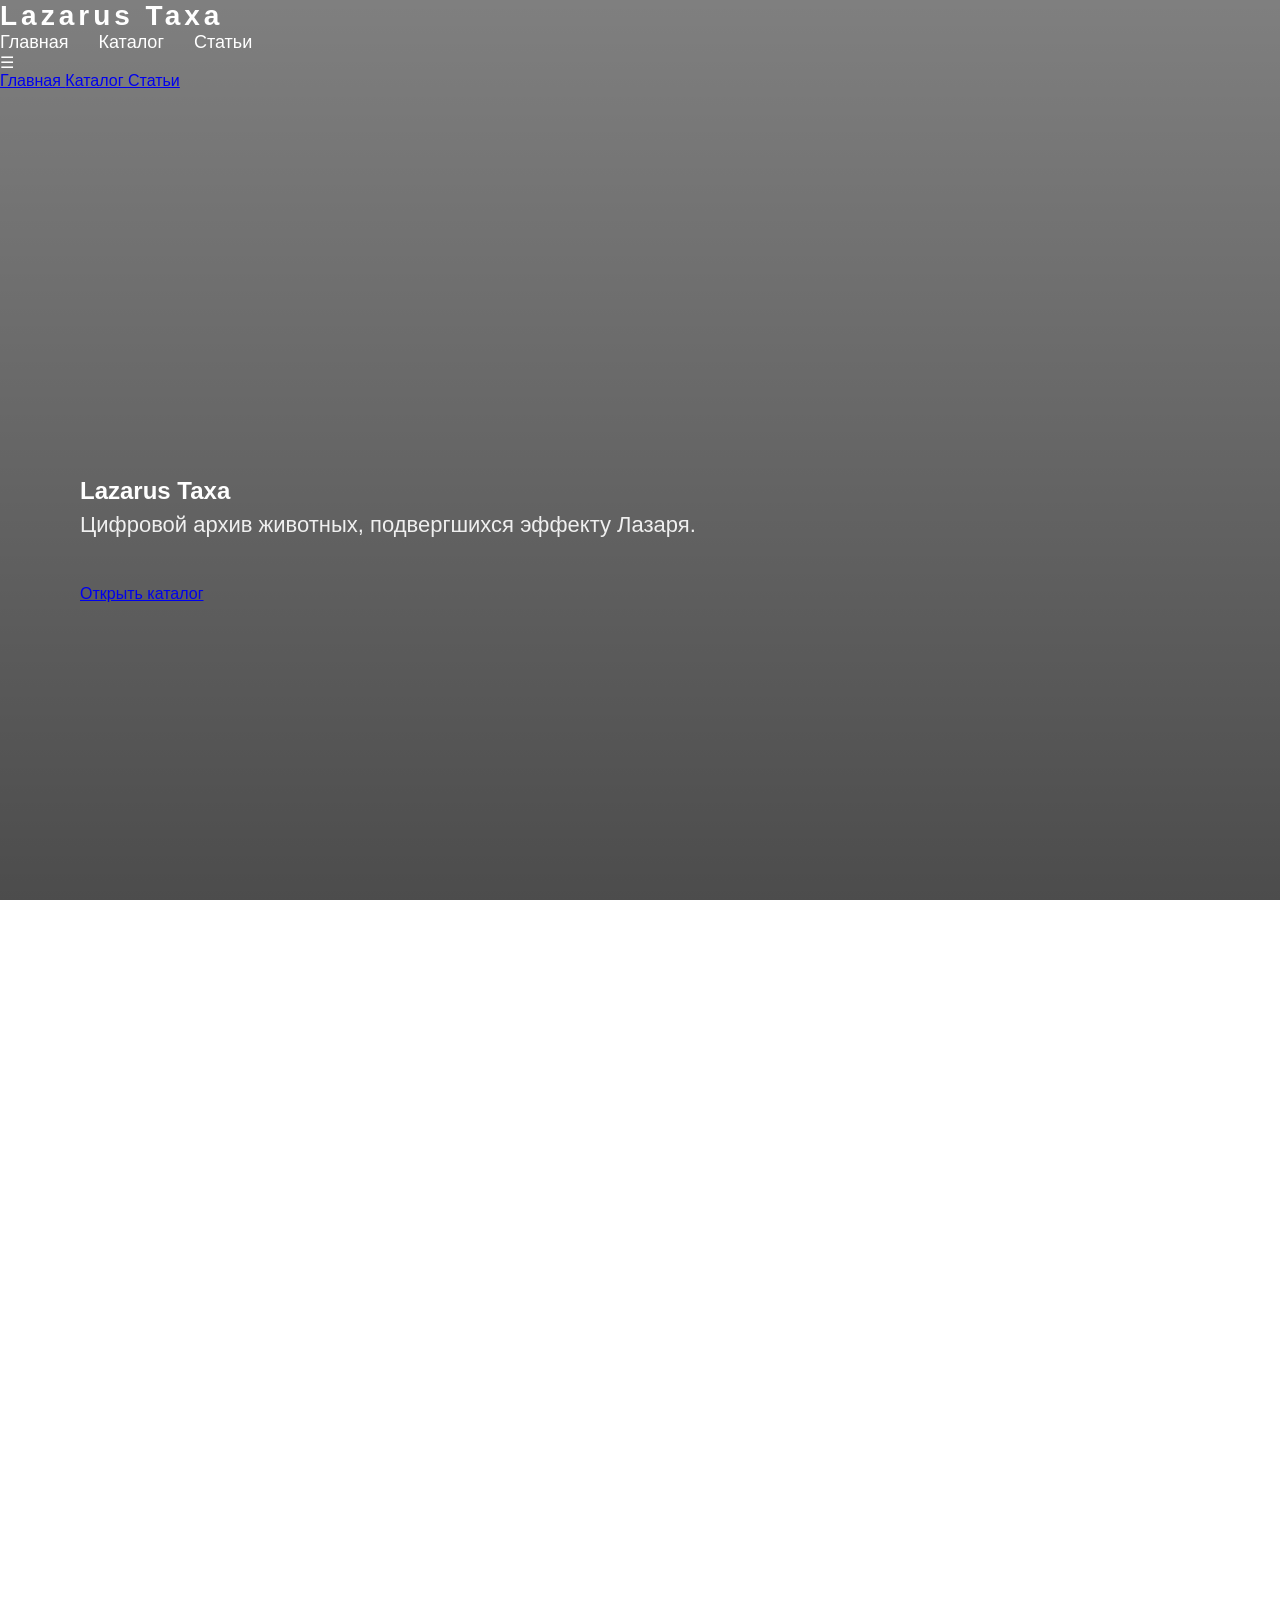
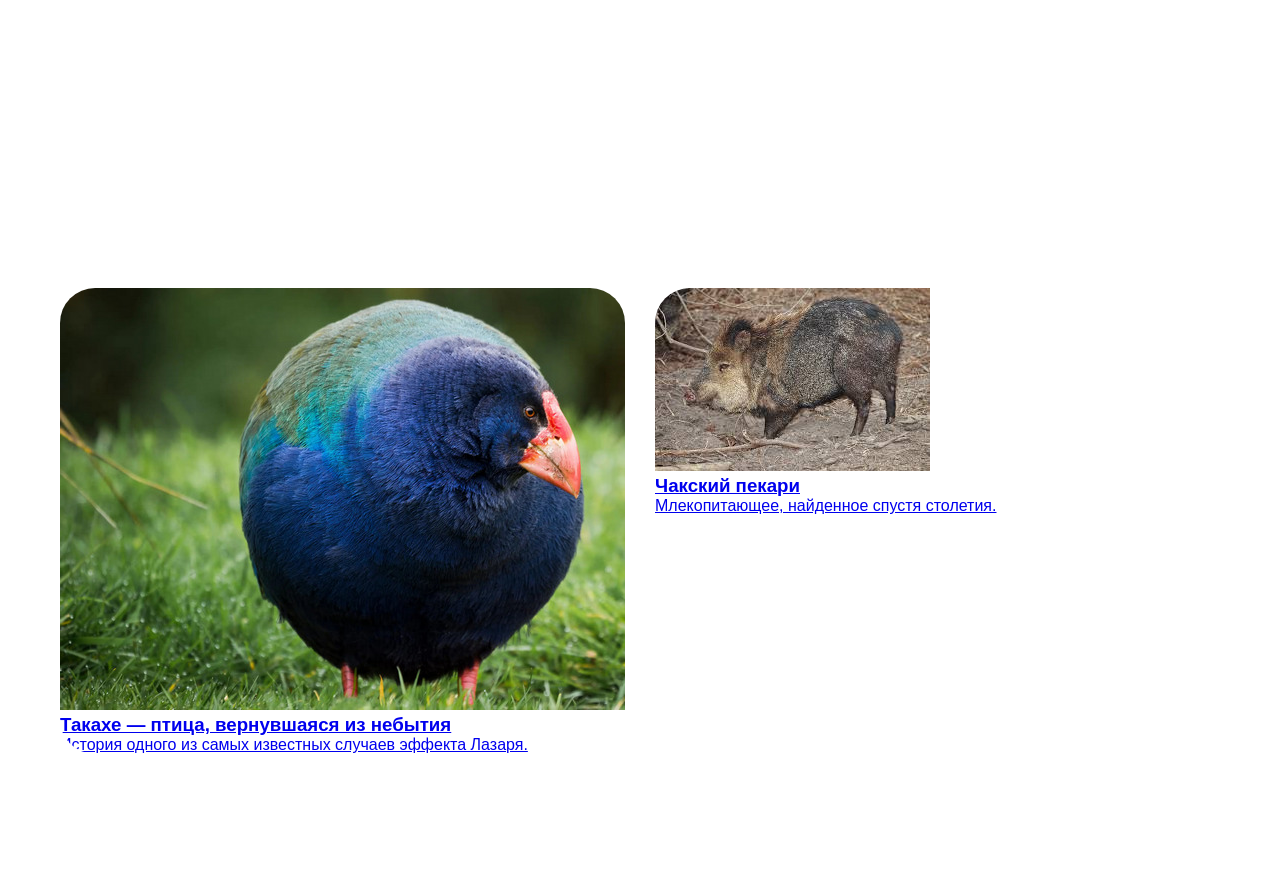
==== index.html @ ab9eba4f "Add files via upload" ====
<!DOCTYPE html>
<html lang="ru">

<head>

  <meta charset="UTF-8">

  <meta
    name="viewport"
    content="width=device-width, initial-scale=1.0"
  >

  <title>Lazarus Taxa</title>

  <link rel="stylesheet" href="style.css">

</head>

<body>

  <!-- HEADER -->

  <header>

    <h1 class="logo">
      Lazarus Taxa
    </h1>

    <nav>

      <a href="index.html">
        Главная
      </a>

      <a href="catalog.html">
        Каталог
      </a>

      <a href="#articles">
        Статьи
      </a>

    </nav>

    <!-- BURGER -->

    <div class="burger" id="burger">
      ☰
    </div>

  </header>

  <!-- MOBILE MENU -->

  <div class="mobile-menu" id="mobileMenu">

    <a href="index.html">
      Главная
    </a>

    <a href="catalog.html">
      Каталог
    </a>

    <a href="#articles">
      Статьи
    </a>

  </div>

  <!-- HERO -->

  <section class="hero">

    <div class="hero-content">

      <h2>
        Lazarus Taxa
      </h2>

      <p>
        Цифровой архив животных,
        подвергшихся эффекту Лазаря.
      </p>

      <a href="catalog.html" class="hero-button">
        Открыть каталог
      </a>

    </div>

  </section>

  <!-- FEATURES -->

  <section class="features">

    <div class="feature-card">
      <h3>Каталог видов</h3>
      <p>Архив животных, считавшихся вымершими.</p>
    </div>

    <div class="feature-card">
      <h3>Научные статьи</h3>
      <p>Истории повторного обнаружения видов.</p>
    </div>

    <div class="feature-card">
      <h3>Эффект Лазаря</h3>
      <p>Исследование редких случаев возвращения видов.</p>
    </div>

  </section>

  <!-- ARTICLES -->

  <section class="articles" id="articles">

    <h2 class="section-title">
      Последние статьи
    </h2>

    <div class="articles-grid">

      <a href="article.html" class="article-card">

        <img src="images/takahe.jpg" alt="">

        <div class="article-card-content">

          <h3>
            Такахе — птица,
            вернувшаяся из небытия
          </h3>

          <p>
            История одного из самых известных
            случаев эффекта Лазаря.
          </p>

        </div>

      </a>

      <a href="article.html" class="article-card">

        <img src="images/peccary.jpg" alt="">

        <div class="article-card-content">

          <h3>
            Чакский пекари
          </h3>

          <p>
            Млекопитающее, найденное спустя столетия.
          </p>

        </div>

      </a>

    </div>

  </section>

  <!-- FOOTER -->

  <footer>

    <p>
      Lazarus Taxa © 2025
    </p>

  </footer>

  <script src="script.js"></script>

</body>
</html>
---- style.css ----
* {
  margin: 0;
  padding: 0;
  box-sizing: border-box;
}

body {
  font-family: Arial, sans-serif;
  background:
    linear-gradient(
      rgba(0,0,0,0.5),
      rgba(0,0,0,0.7)
    ),
    url("images/bg.jpg");

  background-size: cover;
  background-position: center;
  background-attachment: fixed;

  color: white;
  min-height: 100vh;
}

/* HEADER */

.header {
  position: fixed;
  top: 0;
  width: 100%;
  padding: 25px 60px;

  display: flex;
  justify-content: space-between;
  align-items: center;

  background: rgba(0,0,0,0.35);
  backdrop-filter: blur(10px);

  z-index: 1000;
}

.logo {
  font-size: 28px;
  font-weight: bold;
  letter-spacing: 4px;
}

nav {
  display: flex;
  gap: 30px;
}

nav a {
  color: white;
  text-decoration: none;
  font-size: 18px;
  transition: 0.3s;
}

nav a:hover {
  opacity: 0.7;
}

/* HERO */

.hero {
  height: 100vh;

  display: flex;
  align-items: center;
  padding: 0 80px;
}

.hero-content {
  max-width: 750px;
}

.hero-subtitle {
  font-size: 20px;
  letter-spacing: 4px;
  margin-bottom: 20px;
  opacity: 0.8;
}

.hero h1 {
  font-size: 90px;
  line-height: 1;
  margin-bottom: 30px;
}

.hero p {
  font-size: 22px;
  line-height: 1.8;
  margin-bottom: 40px;
  opacity: 0.9;
}

.hero-btn {
  display: inline-block;
  padding: 18px 36px;

  background: #d8b08c;
  color: black;

  text-decoration: none;
  border-radius: 14px;

  font-size: 18px;
  font-weight: bold;

  transition: 0.3s;
}

.hero-btn:hover {
  transform: translateY(-5px);
}

/* FEATURES */

.features {
  padding: 100px 60px;
}

.section-title {
  font-size: 52px;
  margin-bottom: 50px;
  text-align: center;
}

.features-grid {
  display: grid;
  grid-template-columns: repeat(auto-fit,minmax(300px,1fr));
  gap: 30px;
}

.feature-card {
  background: rgba(255,255,255,0.1);
  backdrop-filter: blur(10px);

  padding: 40px;
  border-radius: 30px;

  transition: 0.3s;
}

.feature-card:hover {
  transform: translateY(-10px);
}

.feature-card h3 {
  font-size: 30px;
  margin-bottom: 20px;
}

.feature-card p {
  line-height: 1.8;
  opacity: 0.9;
}

/* ARTICLES */

.articles {
  padding: 100px 60px;
}

.articles-grid {
  display: grid;
  grid-template-columns: repeat(auto-fit,minmax(350px,1fr));
  gap: 30px;
}

.article-preview {
  background: rgba(255,255,255,0.1);
  border-radius: 30px;
  overflow: hidden;

  text-decoration: none;
  color: white;

  transition: 0.3s;
}

.article-preview:hover {
  transform: translateY(-10px);
}

.article-preview img {
  width: 100%;
  height: 260px;
  object-fit: cover;
}

.article-preview-content {
  padding: 25px;
}

.article-preview-content h3 {
  font-size: 30px;
  margin-bottom: 15px;
}

.article-preview-content p {
  line-height: 1.7;
  opacity: 0.85;
}

/* CATALOG */

.catalog-page {
  padding: 140px 60px;
  min-height: 100vh;
}

.catalog-page h1 {
  text-align: center;
  font-size: 60px;
  margin-bottom: 30px;
}

#searchInput {
  width: 100%;
  padding: 18px;

  border: none;
  border-radius: 20px;

  margin-bottom: 35px;

  font-size: 18px;

  background: rgba(255,255,255,0.15);
  color: white;

  backdrop-filter: blur(10px);
}

#searchInput::placeholder {
  color: rgba(255,255,255,0.7);
}

.filters {
  display: flex;
  justify-content: center;
  flex-wrap: wrap;
  gap: 15px;

  margin-bottom: 50px;
}

.filter-btn {
  padding: 12px 24px;

  border: none;
  border-radius: 14px;

  background: rgba(255,255,255,0.15);
  color: white;

  cursor: pointer;

  font-size: 16px;

  transition: 0.3s;
}

.filter-btn:hover {
  transform: translateY(-3px);
}

.filter-btn.active {
  background: #d8b08c;
  color: black;
}

.catalog-container {
  display: grid;
  grid-template-columns: repeat(auto-fit,minmax(320px,1fr));
  gap: 35px;
}

/* ANIMAL CARD */

.animal-card {
  background: rgba(255,255,255,0.1);
  backdrop-filter: blur(10px);

  border-radius: 30px;
  overflow: hidden;

  text-decoration: none;
  color: white;

  transition: 0.3s;
}

.animal-card:hover {
  transform: translateY(-10px);
}

.animal-card img {
  width: 100%;
  height: 280px;
  object-fit: cover;
}

.animal-info {
  padding: 25px;
}

.animal-info h2 {
  font-size: 34px;
  margin-bottom: 10px;
}

.animal-info h3 {
  font-size: 18px;
  opacity: 0.7;
  margin-bottom: 15px;
  font-style: italic;
}

.animal-info p {
  line-height: 1.7;
  opacity: 0.9;
}

/* ARTICLE PAGE */

.article-page {
  padding: 140px 20px;

  display: flex;
  justify-content: center;
}

.article-card {
  max-width: 950px;

  background: rgba(255,255,255,0.1);
  backdrop-filter: blur(10px);

  border-radius: 35px;
  overflow: hidden;
}

.article-image {
  width: 100%;
  height: 500px;
  object-fit: cover;
}

.article-content {
  padding: 45px;
}

.article-content h1 {
  font-size: 60px;
  margin-bottom: 10px;
}

.article-content h2 {
  font-size: 22px;
  opacity: 0.7;
  margin-bottom: 30px;
  font-style: italic;
}

.article-content p {
  font-size: 22px;
  line-height: 1.9;
  opacity: 0.95;
}

/* FOOTER */

.footer {
  padding: 60px;
  text-align: center;

  background: rgba(0,0,0,0.4);
  margin-top: 100px;
}

.footer p {
  opacity: 0.7;
}

/* MOBILE */

@media (max-width: 768px) {

  .header {
    padding: 20px;
  }

  nav {
    gap: 15px;
  }

  nav a {
    font-size: 14px;
  }

  .hero {
    padding: 0 25px;
  }

  .hero h1 {
    font-size: 54px;
  }

  .hero p {
    font-size: 18px;
  }

  .features,
  .articles,
  .catalog-page {
    padding: 100px 20px;
  }

  .section-title {
    font-size: 42px;
  }

  .article-content h1 {
    font-size: 42px;
  }

  .article-content p {
    font-size: 18px;
  }

  .article-image {
    height: 300px;
  }
}
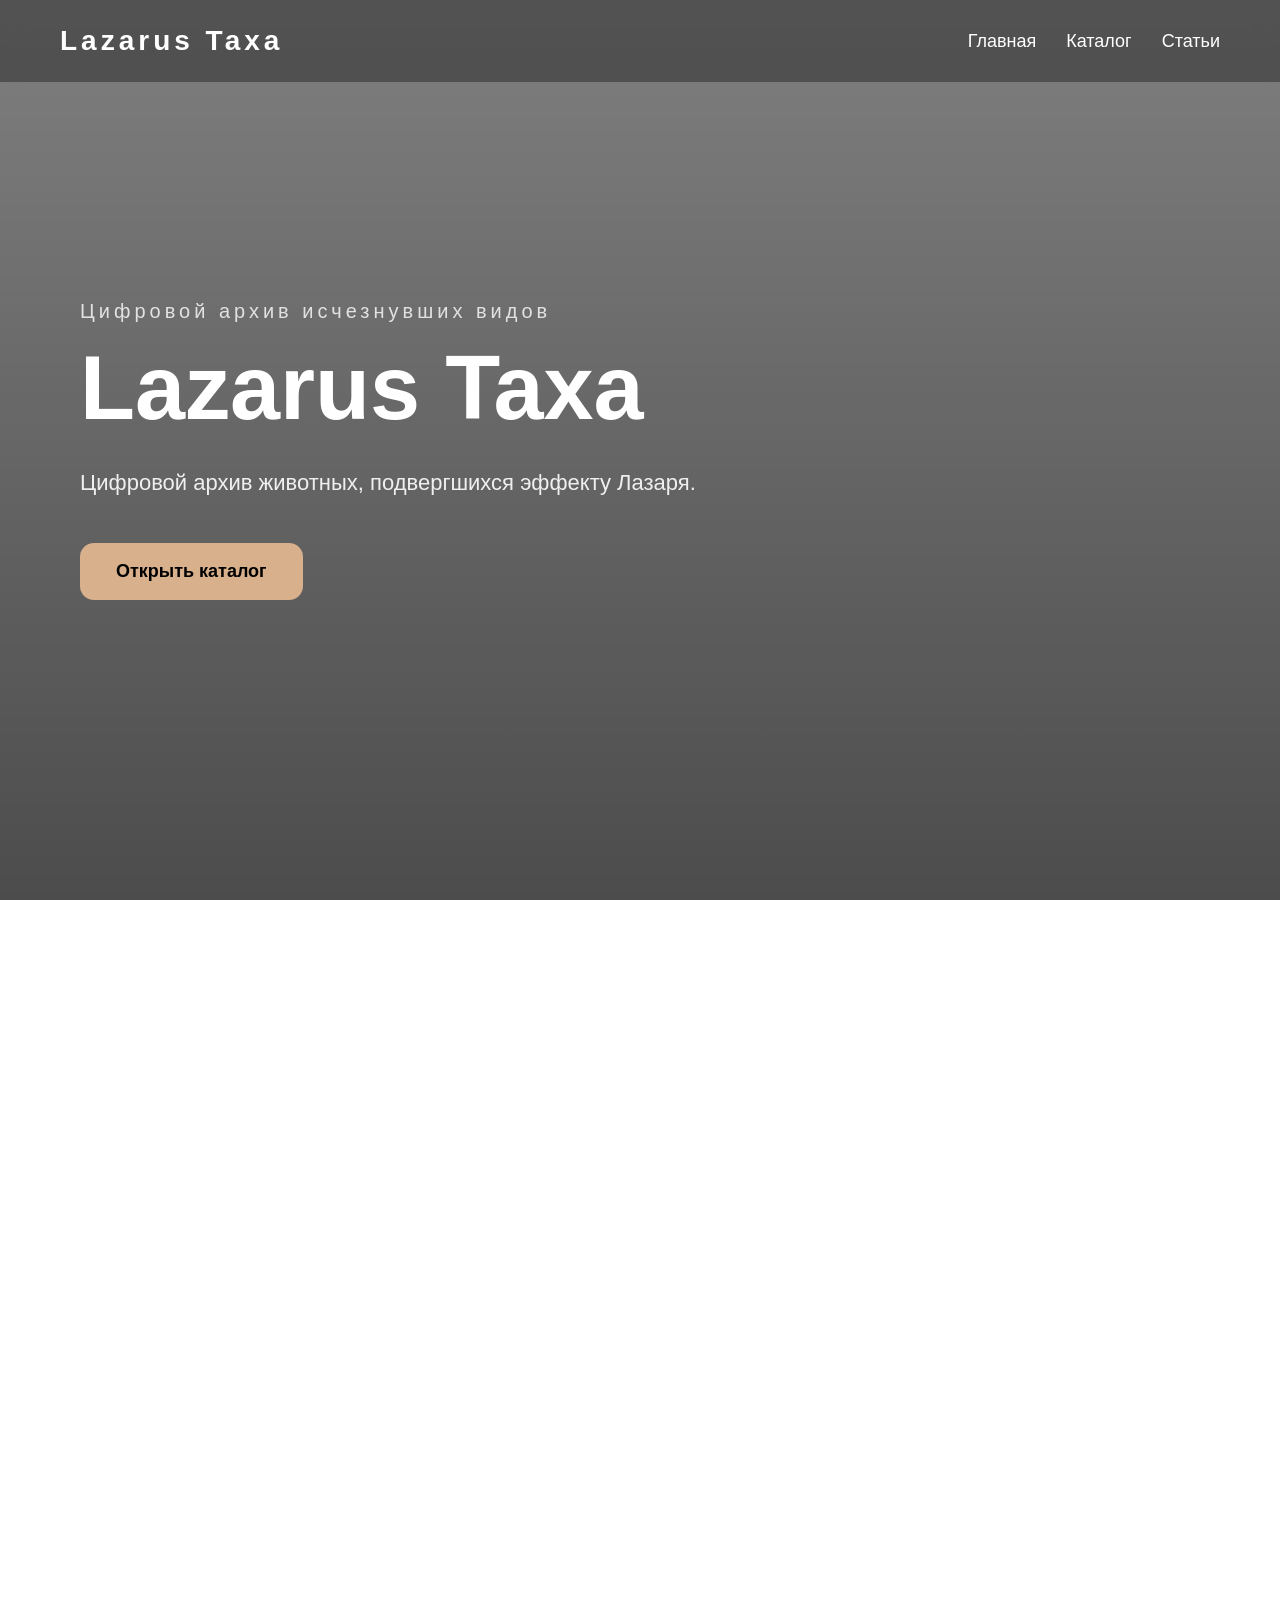
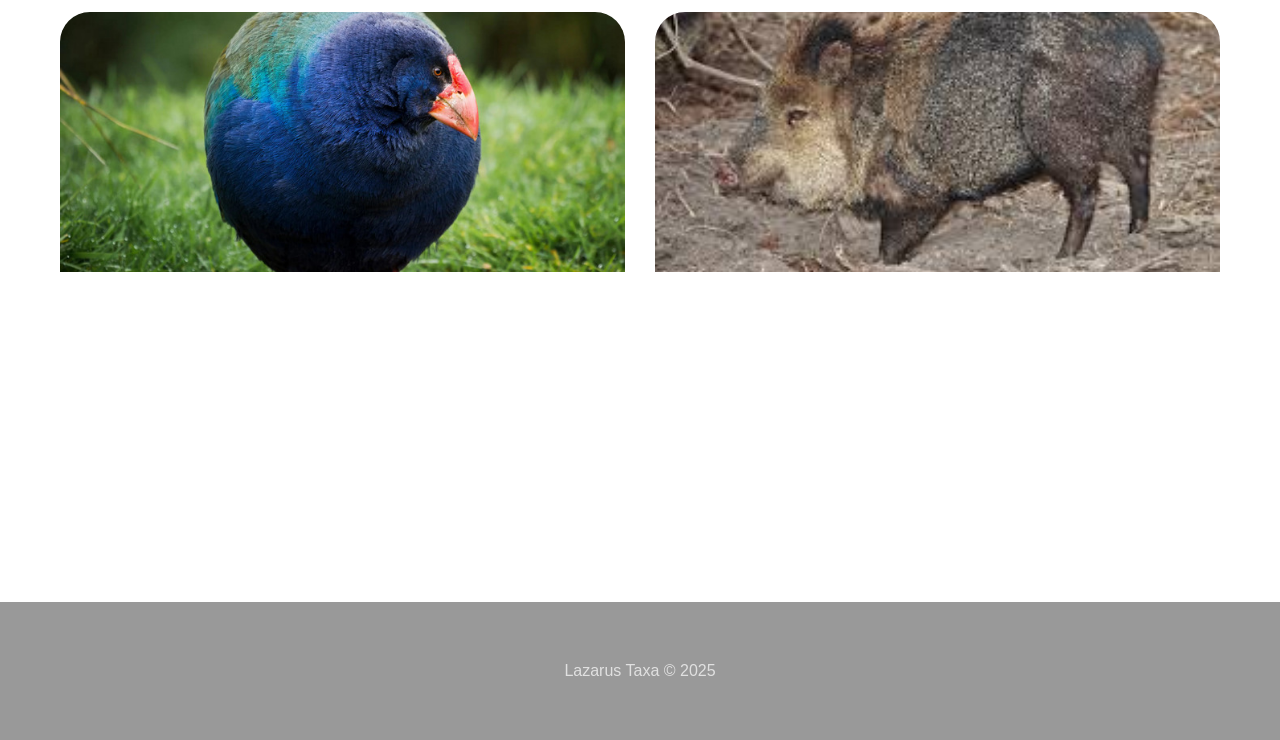
==== commit 96e8c48d: "Update index.html" ====
--- a/index.html
+++ b/index.html
@@ -1,180 +1,145 @@
 <!DOCTYPE html>
 <html lang="ru">
-
 <head>
-
   <meta charset="UTF-8">
-
-  <meta
-    name="viewport"
-    content="width=device-width, initial-scale=1.0"
-  >
+  <meta name="viewport" content="width=device-width, initial-scale=1.0">
 
   <title>Lazarus Taxa</title>
 
   <link rel="stylesheet" href="style.css">
-
 </head>
 
 <body>
 
-  <!-- HEADER -->
+<header class="header">
 
-  <header>
+  <div class="logo">
+    Lazarus Taxa
+  </div>
 
-    <h1 class="logo">
+  <nav>
+    <a href="index.html">Главная</a>
+    <a href="catalog.html">Каталог</a>
+    <a href="#">Статьи</a>
+  </nav>
+
+</header>
+
+<section class="hero">
+
+  <div class="hero-content">
+
+    <div class="hero-subtitle">
+      Цифровой архив исчезнувших видов
+    </div>
+
+    <h1>
       Lazarus Taxa
     </h1>
 
-    <nav>
+    <p>
+      Цифровой архив животных, подвергшихся эффекту Лазаря.
+    </p>
 
-      <a href="index.html">
-        Главная
-      </a>
-
-      <a href="catalog.html">
-        Каталог
-      </a>
-
-      <a href="#articles">
-        Статьи
-      </a>
-
-    </nav>
-
-    <!-- BURGER -->
-
-    <div class="burger" id="burger">
-      ☰
-    </div>
-
-  </header>
-
-  <!-- MOBILE MENU -->
-
-  <div class="mobile-menu" id="mobileMenu">
-
-    <a href="index.html">
-      Главная
-    </a>
-
-    <a href="catalog.html">
-      Каталог
-    </a>
-
-    <a href="#articles">
-      Статьи
+    <a href="catalog.html" class="hero-btn">
+      Открыть каталог
     </a>
 
   </div>
 
-  <!-- HERO -->
+</section>
 
-  <section class="hero">
+<section class="features">
 
-    <div class="hero-content">
+  <h2 class="section-title">
+    Разделы проекта
+  </h2>
 
-      <h2>
-        Lazarus Taxa
-      </h2>
-
-      <p>
-        Цифровой архив животных,
-        подвергшихся эффекту Лазаря.
-      </p>
-
-      <a href="catalog.html" class="hero-button">
-        Открыть каталог
-      </a>
-
-    </div>
-
-  </section>
-
-  <!-- FEATURES -->
-
-  <section class="features">
+  <div class="features-grid">
 
     <div class="feature-card">
       <h3>Каталог видов</h3>
-      <p>Архив животных, считавшихся вымершими.</p>
+
+      <p>
+        Архив животных, считавшихся вымершими.
+      </p>
     </div>
 
     <div class="feature-card">
       <h3>Научные статьи</h3>
-      <p>Истории повторного обнаружения видов.</p>
+
+      <p>
+        Истории повторного обнаружения редких видов.
+      </p>
     </div>
 
     <div class="feature-card">
       <h3>Эффект Лазаря</h3>
-      <p>Исследование редких случаев возвращения видов.</p>
+
+      <p>
+        Исследования редких случаев возвращения видов.
+      </p>
     </div>
 
-  </section>
+  </div>
 
-  <!-- ARTICLES -->
+</section>
 
-  <section class="articles" id="articles">
+<section class="articles">
 
-    <h2 class="section-title">
-      Последние статьи
-    </h2>
+  <h2 class="section-title">
+    Последние статьи
+  </h2>
 
-    <div class="articles-grid">
+  <div class="articles-grid">
 
-      <a href="article.html" class="article-card">
+    <a href="article.html?id=1" class="article-preview">
 
-        <img src="images/takahe.jpg" alt="">
+      <img src="images/takahe.jpg">
 
-        <div class="article-card-content">
+      <div class="article-preview-content">
 
-          <h3>
-            Такахе — птица,
-            вернувшаяся из небытия
-          </h3>
+        <h3>
+          Такахе
+        </h3>
 
-          <p>
-            История одного из самых известных
-            случаев эффекта Лазаря.
-          </p>
+        <p>
+          Птица, вернувшаяся из небытия.
+        </p>
 
-        </div>
+      </div>
 
-      </a>
+    </a>
 
-      <a href="article.html" class="article-card">
+    <a href="article.html?id=2" class="article-preview">
 
-        <img src="images/peccary.jpg" alt="">
+      <img src="images/peccary.jpg">
 
-        <div class="article-card-content">
+      <div class="article-preview-content">
 
-          <h3>
-            Чакский пекари
-          </h3>
+        <h3>
+          Чакский пекари
+        </h3>
 
-          <p>
-            Млекопитающее, найденное спустя столетия.
-          </p>
+        <p>
+          Млекопитающее, найденное спустя столетие.
+        </p>
 
-        </div>
+      </div>
 
-      </a>
+    </a>
 
-    </div>
+  </div>
 
-  </section>
+</section>
 
-  <!-- FOOTER -->
+<footer class="footer">
 
-  <footer>
+  <p>
+    Lazarus Taxa © 2025
+  </p>
 
-    <p>
-      Lazarus Taxa © 2025
-    </p>
-
-  </footer>
-
-  <script src="script.js"></script>
+</footer>
 
 </body>
-</html>+</html>
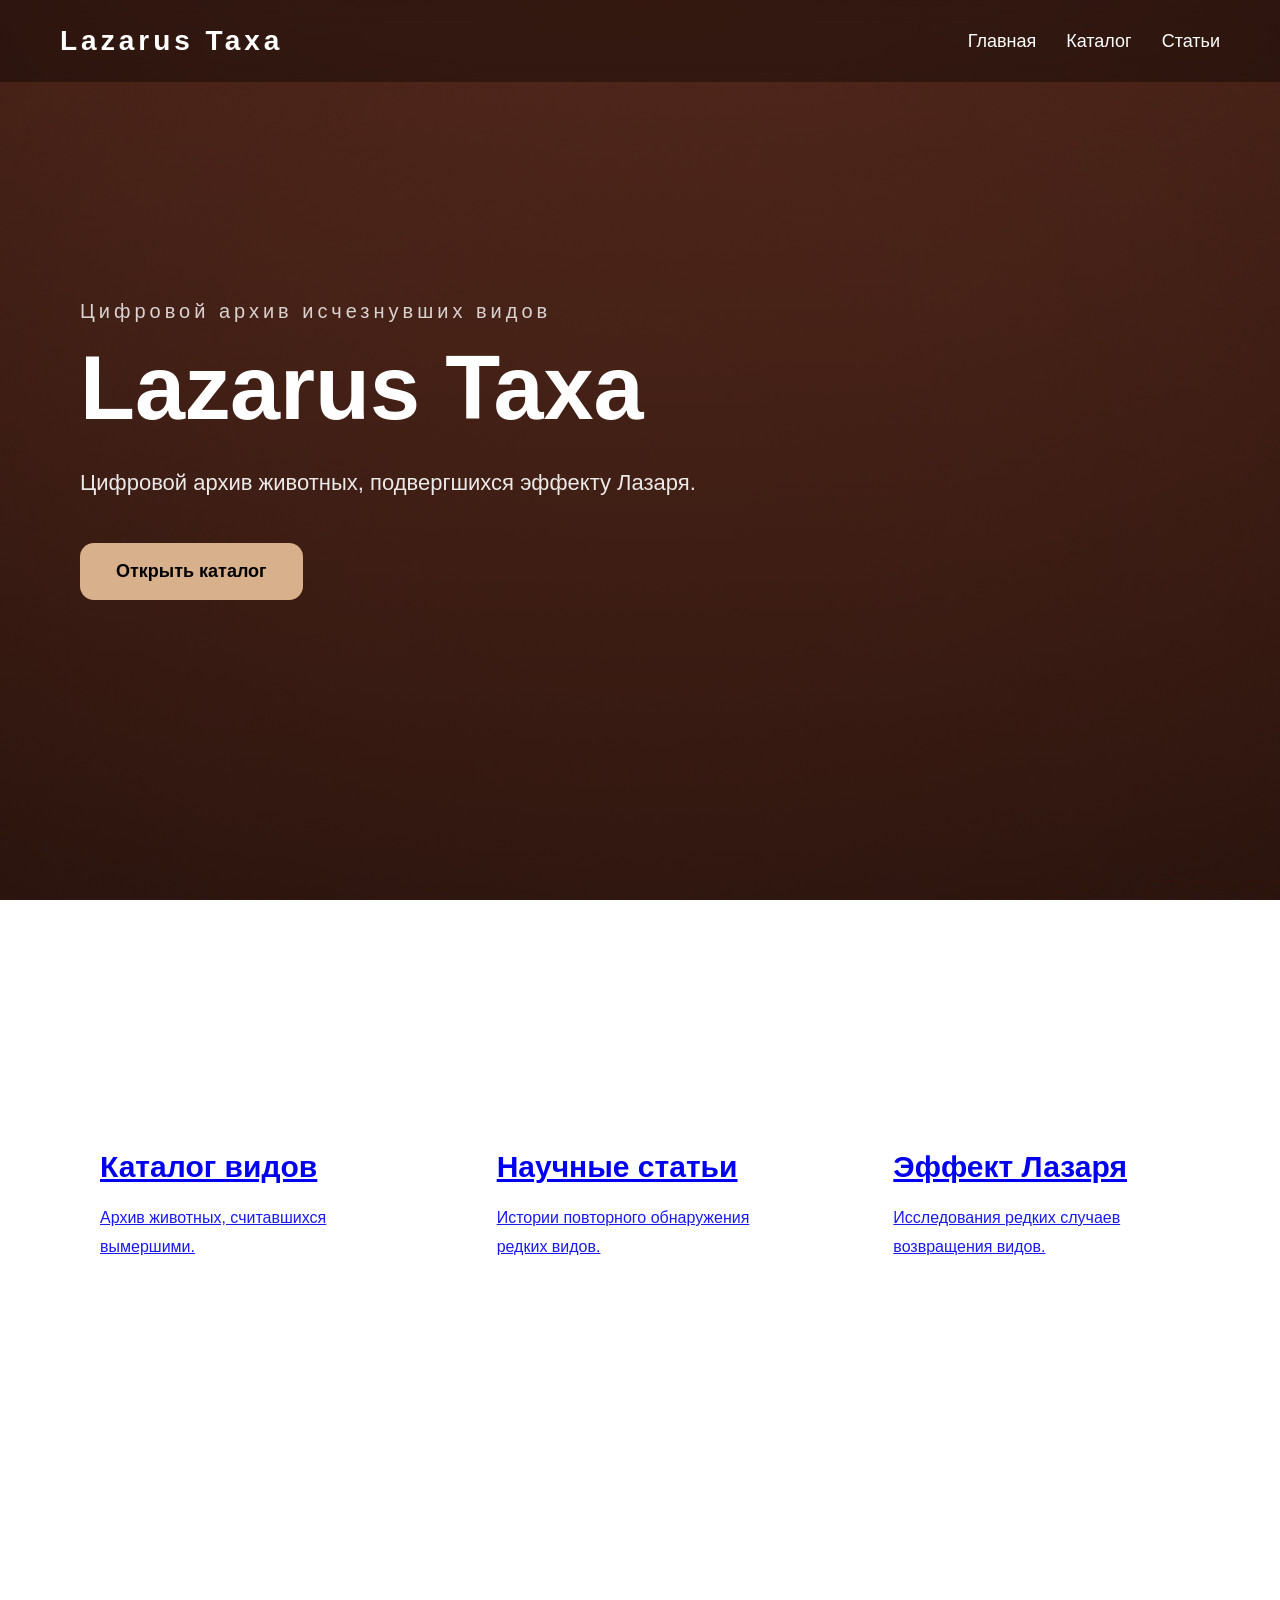
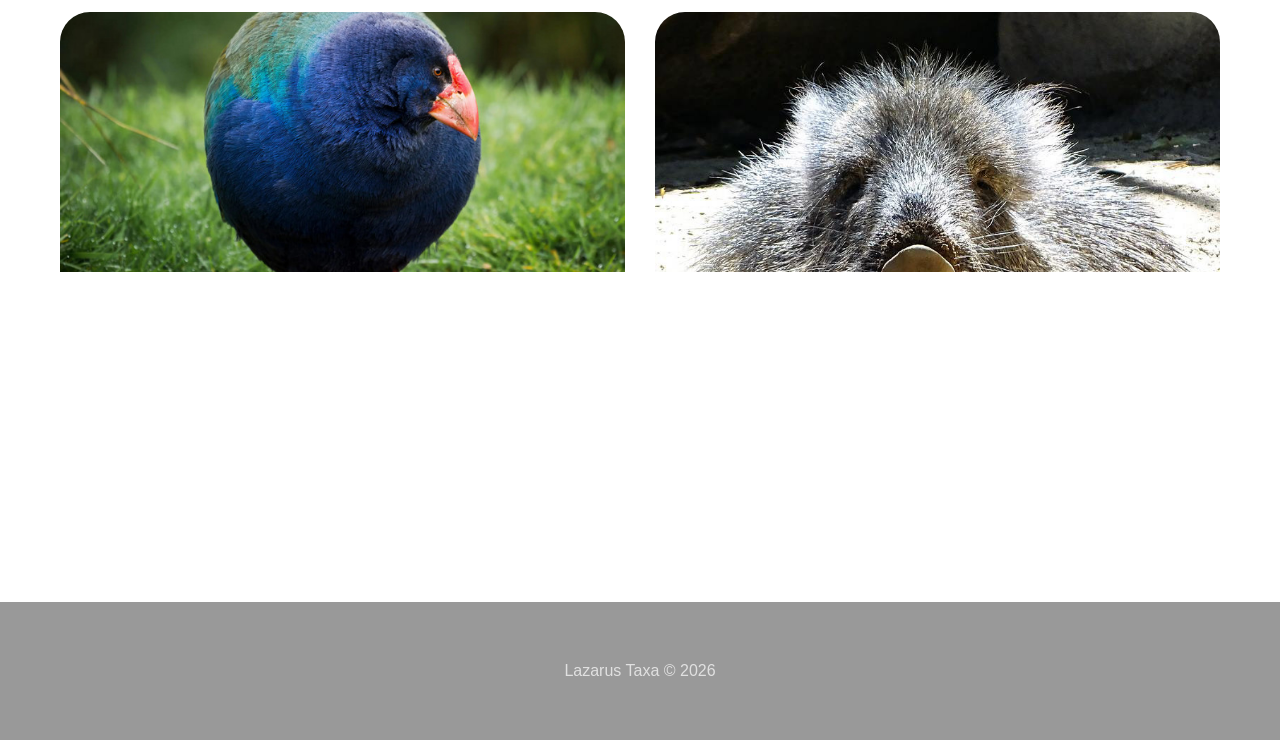
==== commit e6298007: "Update index.html" ====
--- a/index.html
+++ b/index.html
@@ -20,7 +20,7 @@
   <nav>
     <a href="index.html">Главная</a>
     <a href="catalog.html">Каталог</a>
-    <a href="#">Статьи</a>
+    <a href="articles.html">Статьи</a>
   </nav>
 
 </header>
@@ -57,29 +57,35 @@
 
   <div class="features-grid">
 
-    <div class="feature-card">
+    <a href="catalog.html" class="feature-card">
+
       <h3>Каталог видов</h3>
 
       <p>
         Архив животных, считавшихся вымершими.
       </p>
-    </div>
 
-    <div class="feature-card">
+    </a>
+
+    <a href="articles.html" class="feature-card">
+
       <h3>Научные статьи</h3>
 
       <p>
         Истории повторного обнаружения редких видов.
       </p>
-    </div>
 
-    <div class="feature-card">
+    </a>
+
+    <a href="articles.html" class="feature-card">
+
       <h3>Эффект Лазаря</h3>
 
       <p>
         Исследования редких случаев возвращения видов.
       </p>
-    </div>
+
+    </a>
 
   </div>
 
@@ -104,7 +110,7 @@
         </h3>
 
         <p>
-          Птица, вернувшаяся из небытия.
+          Птица, вернувшаяся после десятилетий исчезновения.
         </p>
 
       </div>
@@ -122,7 +128,7 @@
         </h3>
 
         <p>
-          Млекопитающее, найденное спустя столетие.
+          Млекопитающее, известное только по окаменелостям.
         </p>
 
       </div>
@@ -136,7 +142,7 @@
 <footer class="footer">
 
   <p>
-    Lazarus Taxa © 2025
+    Lazarus Taxa © 2026
   </p>
 
 </footer>
--- a/style.css
+++ b/style.css
@@ -387,7 +387,7 @@
 
 /* MOBILE */
 
-@media (max-width: 768px) {
+max-width: 768px {
 
   .header {
     padding: 20px;
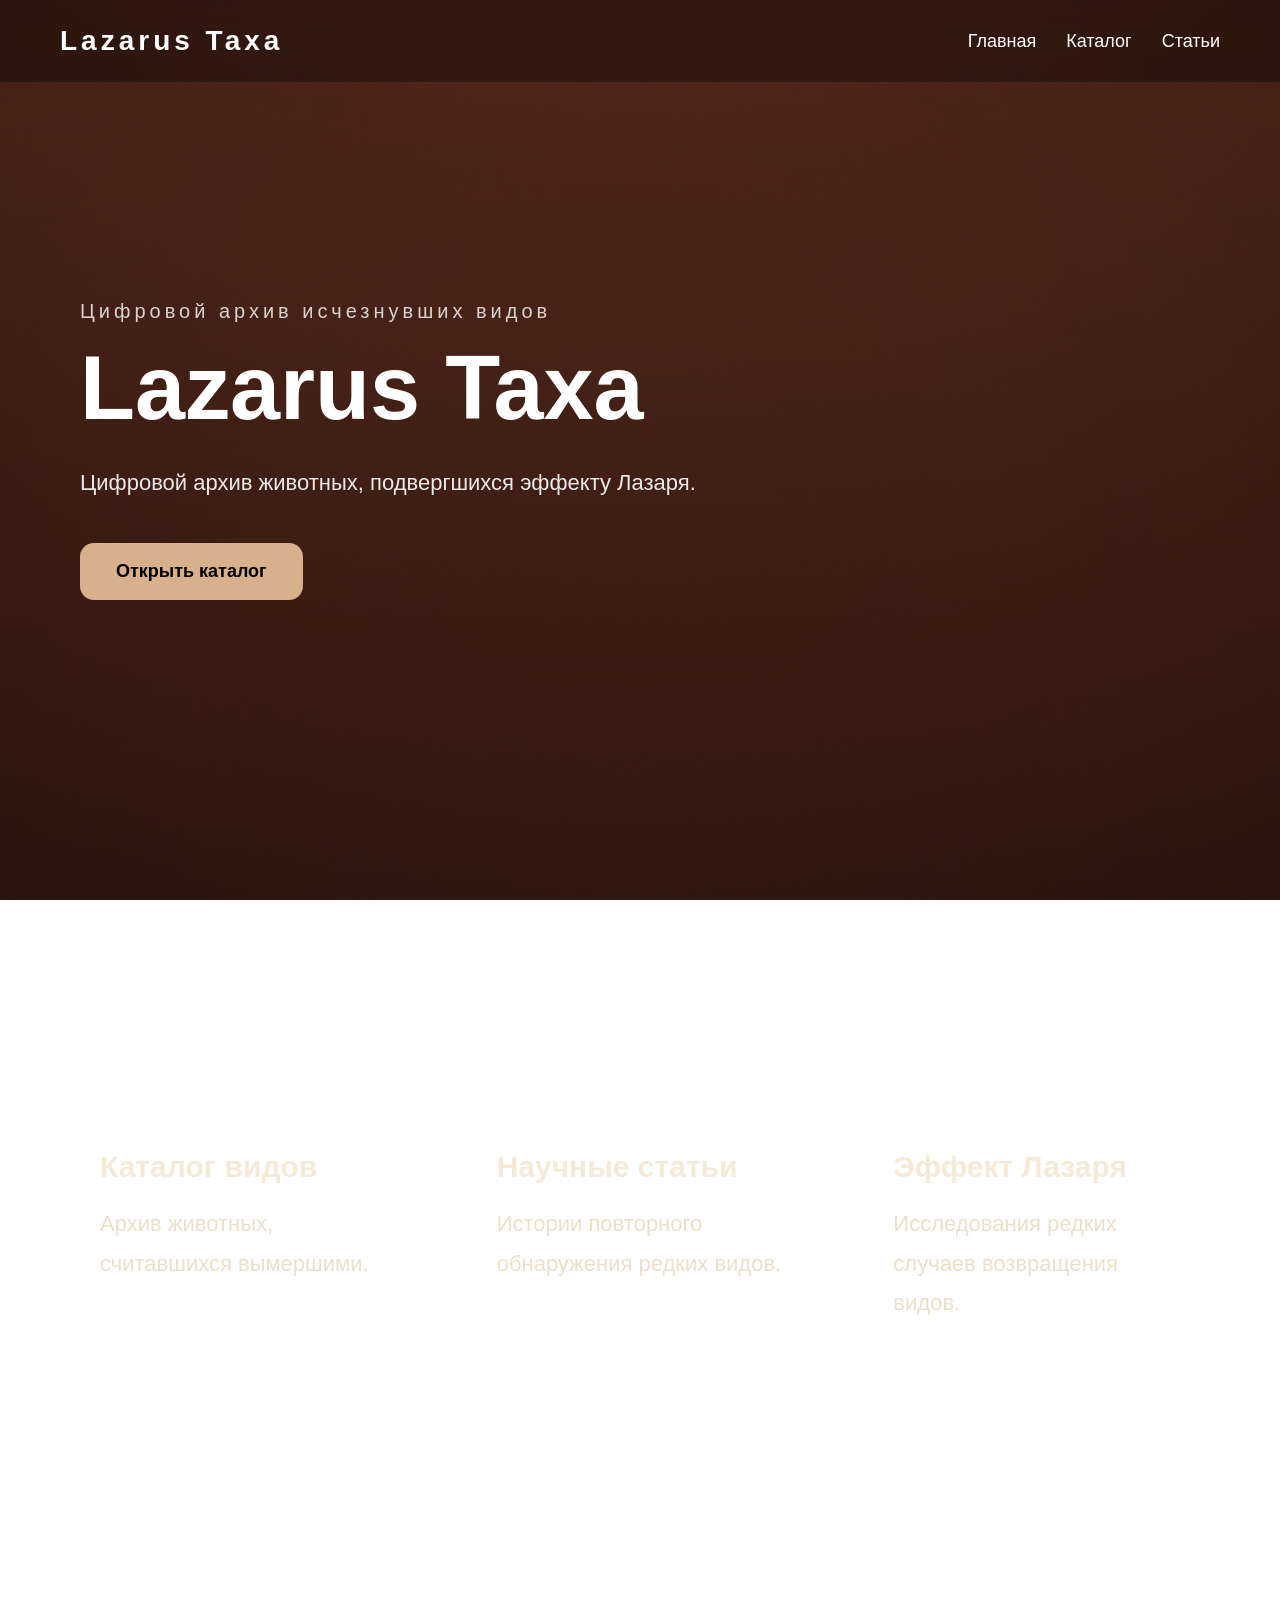
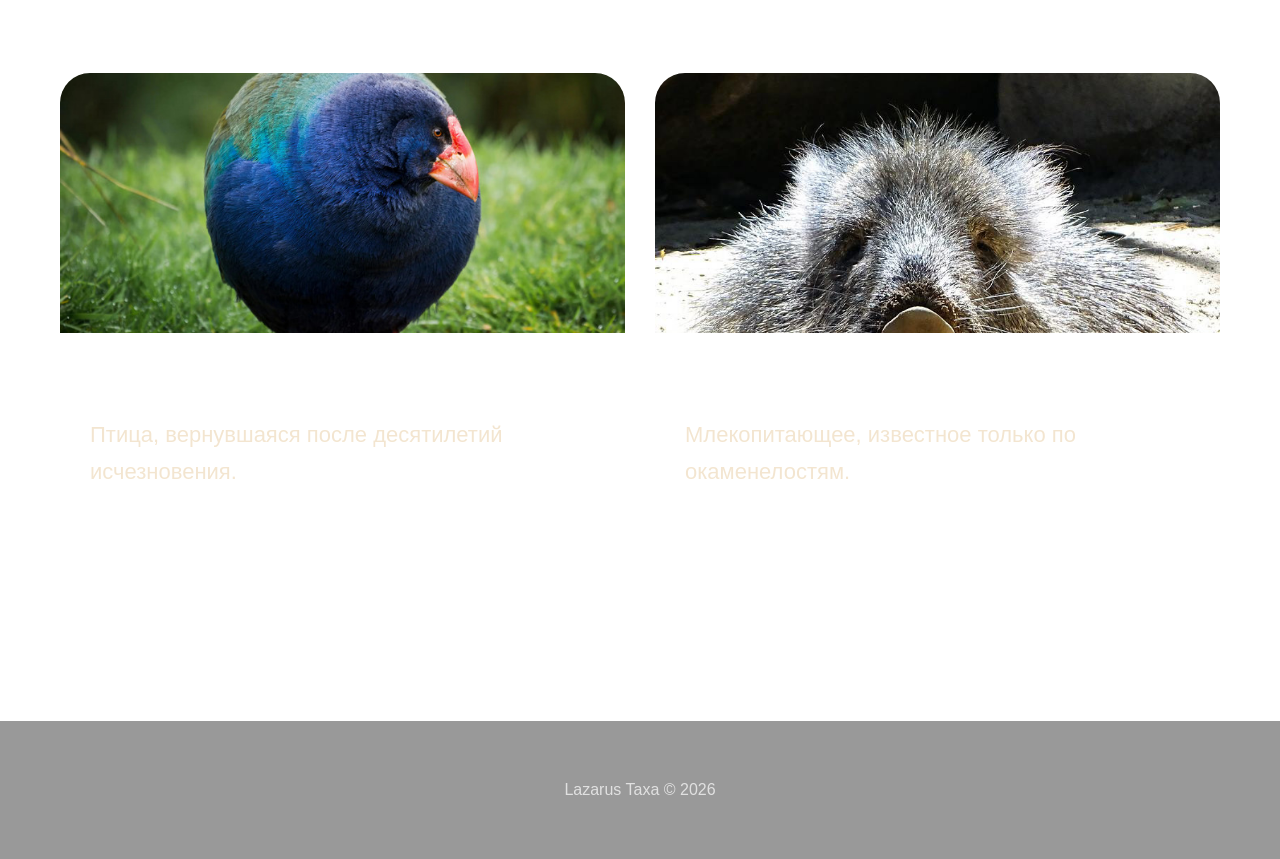
==== commit 111b6a34: "Update index.html" ====
--- a/index.html
+++ b/index.html
@@ -67,7 +67,7 @@
 
     </a>
 
-    <a href="articles.html" class="feature-card">
+    <a href="article.html?id=3" class="feature-card">
 
       <h3>Научные статьи</h3>
 
--- a/style.css
+++ b/style.css
@@ -435,3 +435,78 @@
     height: 300px;
   }
 }
+.features-grid a{
+  text-decoration:none;
+  color:#eadcc5;
+}
+
+.feature-card{
+  transition:0.3s;
+}
+
+.feature-card:hover{
+  transform:translateY(-8px);
+  background:rgba(255,255,255,0.12);
+}
+
+.article-page{
+  padding:140px 8%;
+  min-height:100vh;
+}
+
+.article-content{
+  max-width:1100px;
+  margin:auto;
+  background:rgba(0,0,0,0.45);
+  border-radius:30px;
+  overflow:hidden;
+  backdrop-filter:blur(8px);
+}
+
+.article-image{
+  width:100%;
+  height:500px;
+  object-fit:cover;
+}
+
+.article-text{
+  padding:50px;
+}
+
+.article-text h1{
+  font-size:52px;
+  margin-bottom:10px;
+  color:#f1e1c8;
+}
+
+.article-text h2{
+  font-size:26px;
+  opacity:0.7;
+  margin-bottom:30px;
+  font-style:italic;
+}
+
+.article-text p{
+  font-size:24px;
+  line-height:1.9;
+  color:#f5ead7;
+}
+
+.article-preview-content{
+  padding:30px;
+}
+
+.article-preview-content p{
+  font-size:22px;
+  line-height:1.7;
+  color:#f1e1c8;
+}
+
+.feature-card p{
+  color:#eadcc5;
+  font-size:22px;
+}
+
+.feature-card h3{
+  color:#f5ead7;
+}
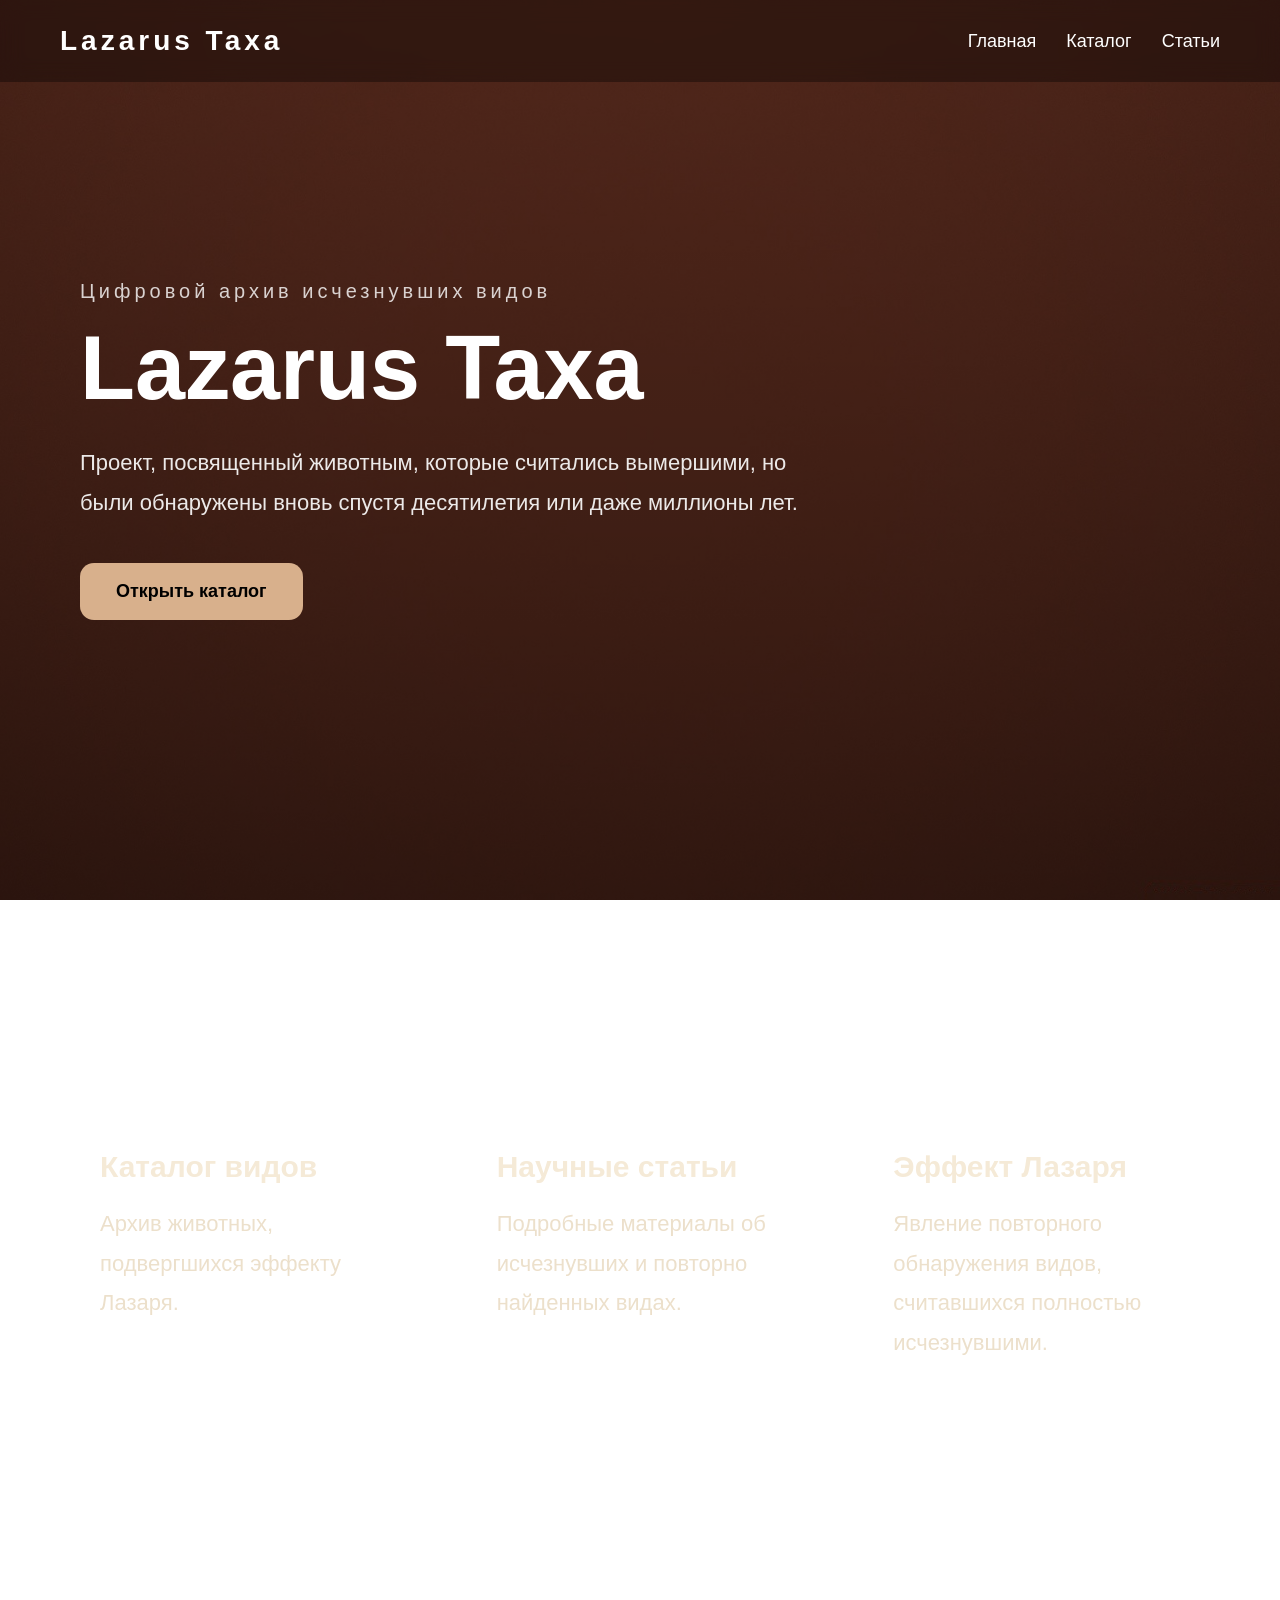
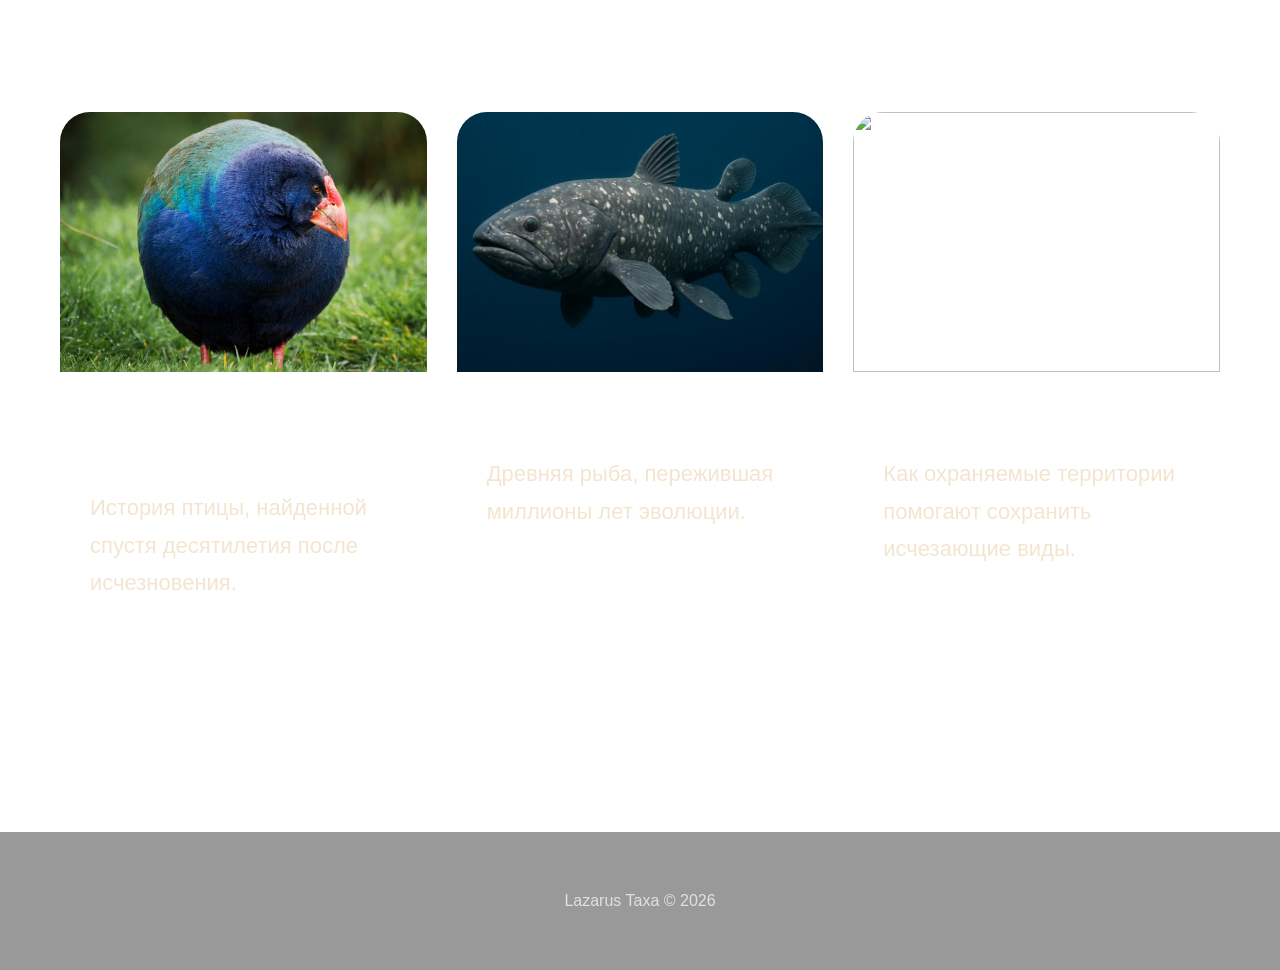
==== commit cc73b7bb: "Update index.html" ====
--- a/index.html
+++ b/index.html
@@ -1,12 +1,15 @@
 <!DOCTYPE html>
 <html lang="ru">
 <head>
+
   <meta charset="UTF-8">
+
   <meta name="viewport" content="width=device-width, initial-scale=1.0">
 
   <title>Lazarus Taxa</title>
 
   <link rel="stylesheet" href="style.css">
+
 </head>
 
 <body>
@@ -18,9 +21,19 @@
   </div>
 
   <nav>
-    <a href="index.html">Главная</a>
-    <a href="catalog.html">Каталог</a>
-    <a href="articles.html">Статьи</a>
+
+    <a href="index.html">
+      Главная
+    </a>
+
+    <a href="catalog.html">
+      Каталог
+    </a>
+
+    <a href="articles.html">
+      Статьи
+    </a>
+
   </nav>
 
 </header>
@@ -38,7 +51,8 @@
     </h1>
 
     <p>
-      Цифровой архив животных, подвергшихся эффекту Лазаря.
+      Проект, посвященный животным, которые считались вымершими,
+      но были обнаружены вновь спустя десятилетия или даже миллионы лет.
     </p>
 
     <a href="catalog.html" class="hero-btn">
@@ -59,30 +73,37 @@
 
     <a href="catalog.html" class="feature-card">
 
-      <h3>Каталог видов</h3>
+      <h3>
+        Каталог видов
+      </h3>
 
       <p>
-        Архив животных, считавшихся вымершими.
-      </p>
-
-    </a>
-
-    <a href="article.html?id=3" class="feature-card">
-
-      <h3>Научные статьи</h3>
-
-      <p>
-        Истории повторного обнаружения редких видов.
+        Архив животных, подвергшихся эффекту Лазаря.
       </p>
 
     </a>
 
     <a href="articles.html" class="feature-card">
 
-      <h3>Эффект Лазаря</h3>
+      <h3>
+        Научные статьи
+      </h3>
 
       <p>
-        Исследования редких случаев возвращения видов.
+        Подробные материалы об исчезнувших и повторно найденных видах.
+      </p>
+
+    </a>
+
+    <a href="article.html?id=7" class="feature-card">
+
+      <h3>
+        Эффект Лазаря
+      </h3>
+
+      <p>
+        Явление повторного обнаружения видов,
+        считавшихся полностью исчезнувшими.
       </p>
 
     </a>
@@ -106,29 +127,47 @@
       <div class="article-preview-content">
 
         <h3>
-          Такахе
+          Возвращение такахе
         </h3>
 
         <p>
-          Птица, вернувшаяся после десятилетий исчезновения.
+          История птицы, найденной спустя десятилетия после исчезновения.
         </p>
 
       </div>
 
     </a>
 
-    <a href="article.html?id=2" class="article-preview">
+    <a href="article.html?id=3" class="article-preview">
 
-      <img src="images/peccary.jpg">
+      <img src="images/fish.jpg">
 
       <div class="article-preview-content">
 
         <h3>
-          Чакский пекари
+          Латимерия
         </h3>
 
         <p>
-          Млекопитающее, известное только по окаменелостям.
+          Древняя рыба, пережившая миллионы лет эволюции.
+        </p>
+
+      </div>
+
+    </a>
+
+    <a href="article.html?id=5" class="article-preview">
+
+      <img src="images/reserve.jpg">
+
+      <div class="article-preview-content">
+
+        <h3>
+          Заповедники мира
+        </h3>
+
+        <p>
+          Как охраняемые территории помогают сохранить исчезающие виды.
         </p>
 
       </div>
